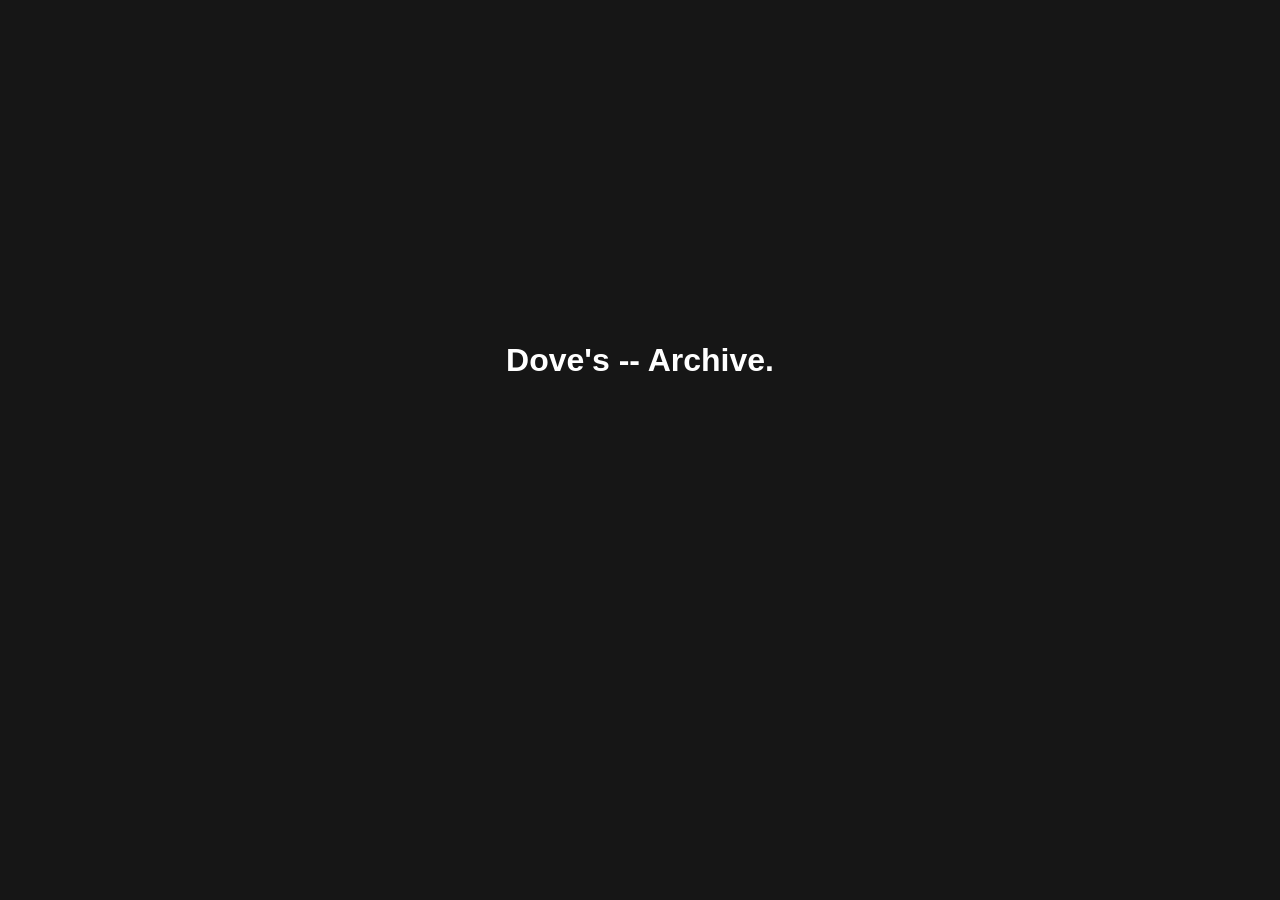
==== index.html @ 0b80fe04 "Add files via upload" ====
<!DOCTYPE html>
<html lang="en">
<head>
   <meta charset="UTF-8">
   <meta name="description" content="My Personal Website full of things about me and things I adore and cherish">
   <meta name="keywords" content="Personal, Art, crafty, OG">
   <meta name="author" content="Dove">
   <meta name="viewport" content="width=device-width, initial-scale=1.0">
   <title>Dove's Arch!ve</title>
   <link rel="stylesheet" href="styles.css">
</head>
<body>
      <div class="intro">
         <h1 class="logo-header">
            <span class="logo">Dove's - </span><span class="logo">- Archive.</span>
         </h1>
      </div>
      <header>
         <div class="con">
               <div class="con-tooltip top">
                  <a href="home.html">
                     <img src="assets/icons/Hello Kitty Pink GIF.gif" alt="Dancing-hello-kitty">
                  </a>
               <div class="tooltip ">
                     <p>click to enter</p>
               </div>
            </div>
            <div class="loading">
               <div></div>
               <div></div>
               <div></div>
            </div>
      </header>
      <script src="app.js"></script>
</body>
</html>
---- styles.css ----
@font-face {
  font-family: 'noot';
  src: url('assets/fonts/noot-regular.ttf') format('truetype');
  font-weight: normal;
  font-style: normal;
  font-display: swap;
}

* {
   font-family: "noot", sans-serif;
   margin: 0;
   padding: 0;
   box-sizing: border-box;
}

body { 
  background-color: rgb(255, 184, 202); 
  margin: 0; 
  height: 100vh; 
  display: flex; 
  justify-content: center; 
  align-items: center; 
  text-align: center; 
} 

header h4 { 
  font-size: 1.6rem;
  margin: 0; 
  color: #FAF7F2 ;
}



a {   
   text-decoration: none;
   color: #161616;
}

a:hover {
   transform: translate(-50%, -50%);
      transition: scale(0.5s) ease-in-out;
   text-decoration:wavy;
}


/*splash screen*/

.intro {
   position: fixed;
   z-index: 1;
   left: 0;
   top: 0;
   width: 100%;
   height: 100vh;
   background-color: #161616;
   transition: 1s;
}

.logo-header {
   position: absolute;
   top: 40%;
   left: 50%;
   transform: translate(-50%, -50%);
   color: #ffffff;
}

.logo {
   position: relative;
   display: inline-block;
   bottom: -20px;
   opacity: 0;
}

.logo.active {
   bottom: 0;
   opacity: 1;
   transition: ease-in-out 0.5s;
}

.logo.fade {
   bottom: 150px;
   opacity: 0;
   transition: ease-in-out 0.5s;
}


/*tooltip Box*/
.con-tooltip {

  position: relative;
  background: rgb(255, 184, 202);
  
  border-radius: 9px;
  padding: 0 20px;
  margin: 10px;
  
  display: inline-block;
  
  transition: all 0.3s ease-in-out;
  cursor: default;

}

/*tooltip */
.tooltip {
  visibility: hidden;
  z-index: 1;
  opacity: .40;
  
  width: 100%;
  padding: 0px 20px;

  background: #FAF7F2;
  color: #000000;
  
  position: absolute;
  top:-5%;
  left: 5%;
  

  border-radius: 9px;
  font: 16px;

  transform: translateY(6px);
  transition: all 0.3s ease-in-out;
  
  box-shadow: 0 0 3px rgba(56, 54, 54, 0.86);
}


/* tooltip  after*/
.tooltip::after {
  content: "";
  width: 0;
  height: 0;
  
  border-style: solid;
  border-width: 12px 12.5px 0 12.5px;
  border-color: #333 transparent transparent transparent;

  position: absolute;
  left: 40%;

}

.con-tooltip:hover .tooltip{
  visibility: visible;
  transform: translateY(-10px);
  opacity: 1;
    transition: .3s linear;
  animation: odsoky 1s ease-in-out infinite  alternate;

}
@keyframes odsoky {
  0%{
    transform: translateY(6px);	
  }

  100%{
    transform: translateY(1px);	
  }

}

/*hover ToolTip*/
.left:hover {transform: translateX(-6px); }
.top:hover {transform: translateY(-6px);  }
.bottom:hover {transform: translateY(6px);}
.right:hover {transform: translateX(6px); }

/* ==========================================
   DO NOT TOUCH YOUR ORIGINAL CSS ABOVE THIS LINE 
   ========================================== */

/* 1. THE HELLO KITTY LINK (Fades in last) */
header .con-tooltip {
  opacity: 0; /* Starts completely hidden */
  
  /* Waits 3.5 seconds total (2s for splash + 1.5s for loading) then fades in */
  animation: revealKitty 0.5s ease-in-out forwards;
  animation-delay: 3.5s; 
}

/* 2. THE LOADING BUBBLES CONTAINER (Centered and Big) */
.loading {
  position: absolute;
  top: 50%;
  left: 50%;
  transform: translate(-50%, -50%); /* Perfectly centers it on the viewport */
  
  display: flex;
  justify-content: center;
  align-items: center;
  gap: 15px; /* Wider gap for bigger bubbles */
  
  /* Starts hidden, fades in at 2s, stays for 1.5s, then disappears */
  opacity: 0;
  animation: handleLoadingBars 1.5s linear forwards;
  animation-delay: 2s; 
}

/* 3. MAKING THE 3 BUBBLES BIGGER & BOUNCE */
.loading div {
  width: 24px;  /* Increased size to make them big */
  height: 24px; /* Increased size to make them big */
  background-color: #FAF7F2; /* Cream color to match your tooltip palette */
  border-radius: 50%;
  
  /* Infinite bouncing effect */
  animation: bubbleBounce 0.6s ease-in-out infinite alternate;
}

/* Staggering the bubbles so they wave */
.loading div:nth-child(2) {
  animation-delay: 0.2s;
}
.loading div:nth-child(3) {
  animation-delay: 0.4s;
}


/* ==========================================
   ANIMATION KEYFRAMES (TIMING RIG)
   ========================================== */

/* Controls the loading bubbles' appearance window */
@keyframes handleLoadingBars {
  0% {
    opacity: 0;
  }
  10% {
    opacity: 1; /* Quick fade in */
  }
  90% {
    opacity: 1; /* Stays visible doing its thing */
  }
  100% {
    opacity: 0; /* Smoothly fades out to make room for Kitty */
    visibility: hidden;
  }
}

/* Individual bubble bouncing physics */
@keyframes bubbleBounce {
  to {
    transform: translateY(-20px); /* Bounces higher since bubbles are bigger */
  }
}

/* Final reveal for Hello Kitty */
@keyframes revealKitty {
  to {
    opacity: 1;
  }
}
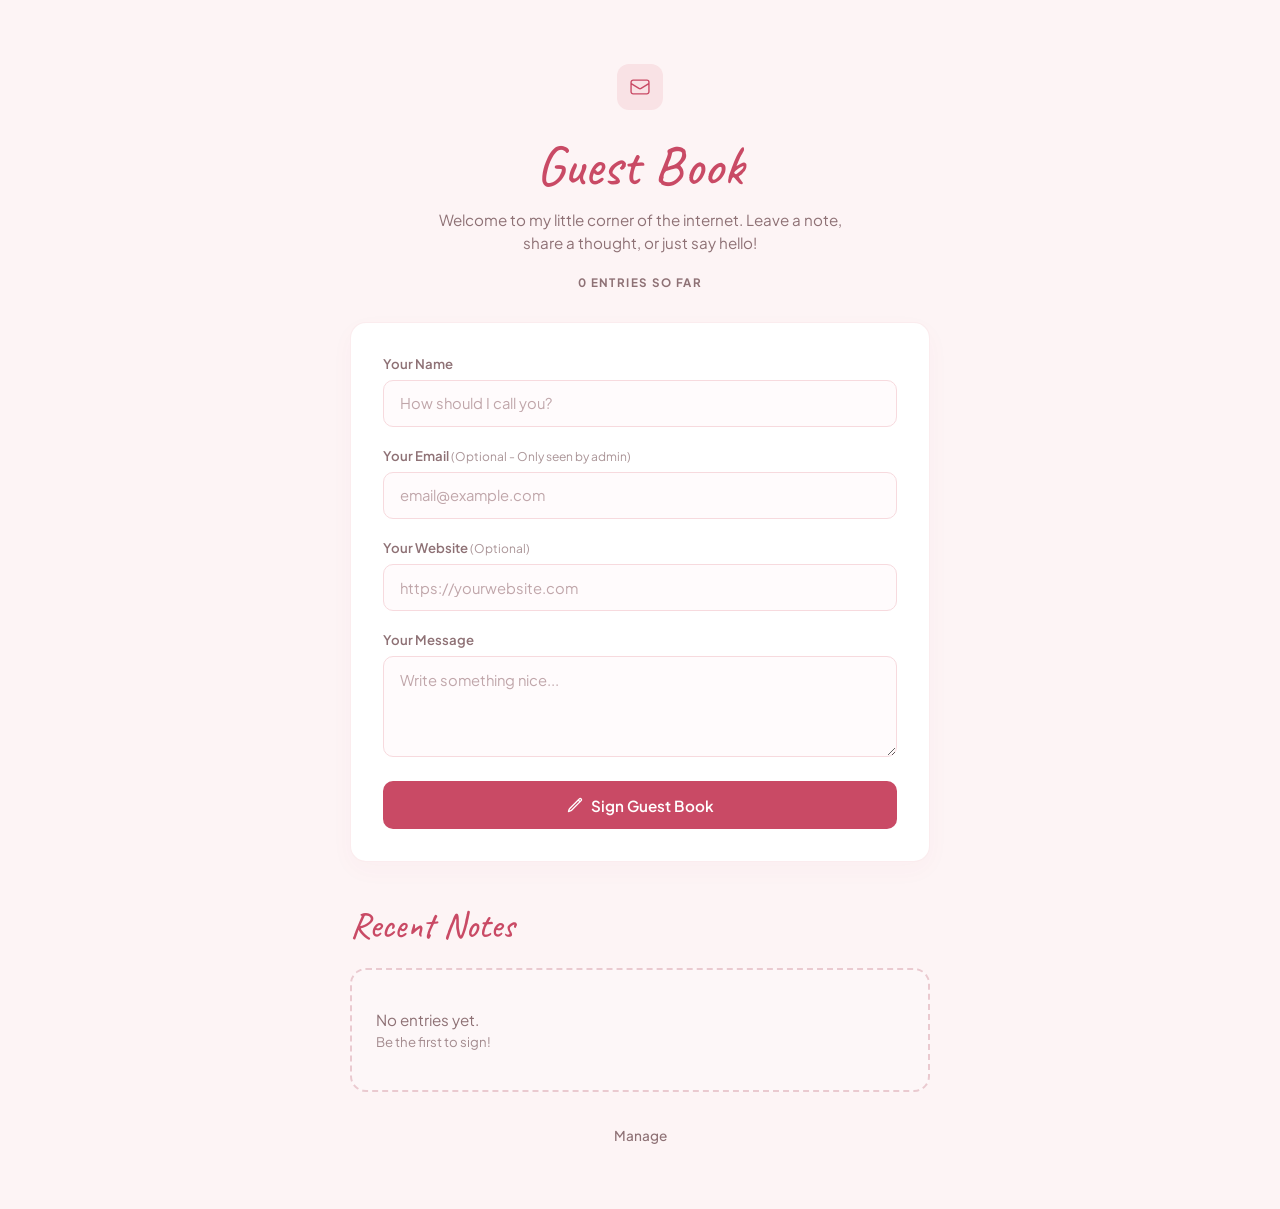
==== commit 5b3e1542: "Add files via upload" ====
--- a/index.html
+++ b/index.html
@@ -1,36 +1,118 @@
 <!DOCTYPE html>
 <html lang="en">
+
 <head>
    <meta charset="UTF-8">
-   <meta name="description" content="My Personal Website full of things about me and things I adore and cherish">
-   <meta name="keywords" content="Personal, Art, crafty, OG">
-   <meta name="author" content="Dove">
    <meta name="viewport" content="width=device-width, initial-scale=1.0">
-   <title>Dove's Arch!ve</title>
+   <title>Guest Book</title>
    <link rel="stylesheet" href="styles.css">
+   <link rel="preconnect" href="https://fonts.googleapis.com">
+   <link rel="preconnect" href="https://fonts.gstatic.com" crossorigin>
+   <link
+      href="https://fonts.googleapis.com/css2?family=Caveat:wght@500;700&family=Plus+Jakarta+Sans:wght@400;500;600;700&display=swap"
+      rel="stylesheet">
 </head>
+
 <body>
-      <div class="intro">
-         <h1 class="logo-header">
-            <span class="logo">Dove's - </span><span class="logo">- Archive.</span>
-         </h1>
-      </div>
-      <header>
-         <div class="con">
-               <div class="con-tooltip top">
-                  <a href="home.html">
-                     <img src="assets/icons/Hello Kitty Pink GIF.gif" alt="Dancing-hello-kitty">
-                  </a>
-               <div class="tooltip ">
-                     <p>click to enter</p>
-               </div>
+
+   <div id="view-guestbook" class="container view active">
+      <header class="header">
+         <div class="logo-box">
+            <svg xmlns="http://www.w3.org/2000/svg" fill="none" viewBox="0 0 24 24" stroke-width="1.5"
+               stroke="currentColor" class="icon">
+               <path stroke-linecap="round" stroke-linejoin="round"
+                  d="M21.75 6.75v10.5a2.25 2.25 0 0 1-2.25 2.25h-15a2.25 2.25 0 0 1-2.25-2.25V6.75m19.5 0A2.25 2.25 0 0 0 19.5 4.5h-15a2.25 2.25 0 0 0-2.25 2.25m19.5 0v.243a2.25 2.25 0 0 1-1.07 1.916l-7.5 4.615a2.25 2.25 0 0 1-2.36 0L3.32 8.91a2.25 2.25 0 0 1-1.07-1.916V6.75" />
+            </svg>
+         </div>
+         <h1>Guest Book</h1>
+         <p class="subtitle">Welcome to my little corner of the internet. Leave a note, share a thought, or just say
+            hello!</p>
+         <div class="counter" id="entry-counter">0 ENTRIES SO FAR</div>
+      </header>
+
+      <main class="card form-card">
+         <form id="guestbook-form">
+            <div class="input-group">
+               <label for="guest-name">Your Name</label>
+               <input type="text" id="guest-name" placeholder="How should I call you?" required>
             </div>
-            <div class="loading">
-               <div></div>
-               <div></div>
-               <div></div>
+
+            <div class="input-group">
+               <label for="guest-email">Your Email <span class="optional-tag">(Optional - Only seen by
+                     admin)</span></label>
+               <input type="email" id="guest-email" placeholder="email@example.com">
             </div>
+
+            <div class="input-group">
+               <label for="guest-website">Your Website <span class="optional-tag">(Optional)</span></label>
+               <input type="url" id="guest-website" placeholder="https://yourwebsite.com">
+            </div>
+
+            <div class="input-group">
+               <label for="guest-message">Your Message</label>
+               <textarea id="guest-message" rows="4" placeholder="Write something nice..." required></textarea>
+            </div>
+
+            <button type="submit" class="btn btn-submit">
+               <svg xmlns="http://www.w3.org/2000/svg" fill="none" viewBox="0 0 24 24" stroke-width="2"
+                  stroke="currentColor" class="btn-icon">
+                  <path stroke-linecap="round" stroke-linejoin="round"
+                     d="m16.862 4.487 1.687-1.688a1.875 1.875 0 1 1 2.652 2.652L6.832 19.82a4.5 4.5 0 0 1-1.897 1.13l-2.685.8.8-2.685a4.5 4.5 0 0 1 1.13-1.897L16.863 4.487Zm0 0L19.5 7.125" />
+               </svg>
+               Sign Guest Book
+            </button>
+         </form>
+      </main>
+
+      <section class="notes-section">
+         <h2 class="section-title">Recent Notes</h2>
+         <div id="notes-list"></div>
+      </section>
+
+      <footer class="footer">
+         <button class="link-btn" onclick="switchView('view-login')">Manage</button>
+      </footer>
+   </div>
+
+   <div id="view-login" class="container view">
+      <header class="header">
+         <div class="logo-box">
+            <svg xmlns="http://www.w3.org/2000/svg" fill="none" viewBox="0 0 24 24" stroke-width="1.5"
+               stroke="currentColor" class="icon">
+               <path stroke-linecap="round" stroke-linejoin="round"
+                  d="M16.5 10.5V6.75a4.5 4.5 0 1 0-9 0v3.75m-.75 11.25h10.5a2.25 2.25 0 0 0 2.25-2.25v-6.75a2.25 2.25 0 0 0-2.25-2.25H6.75a2.25 2.25 0 0 0-2.25 2.25v6.75a2.25 2.25 0 0 0 2.25 2.25Z" />
+            </svg>
+         </div>
+         <h1 class="small-title">Moderation</h1>
+         <p class="subtitle">Enter your admin password to manage entries</p>
       </header>
-      <script src="app.js"></script>
+
+      <main class="card login-card">
+         <form id="login-form">
+            <div class="input-group">
+               <input type="password" id="admin-password" placeholder="Admin password" required>
+            </div>
+            <button type="submit" class="btn btn-submit">Sign In</button>
+         </form>
+         <button class="link-btn back-btn" onclick="switchView('view-guestbook')">Back to Guest Book</button>
+      </main>
+   </div>
+
+   <div id="view-admin" class="container view admin-container">
+      <header class="admin-header">
+         <div>
+            <h1 class="admin-title">Moderation Panel</h1>
+            <div class="admin-counter" id="admin-counter">0 entries</div>
+         </div>
+         <button class="link-btn" onclick="switchView('view-guestbook')">Back to Guest Book</button>
+      </header>
+
+      <main id="admin-notes-list" class="admin-list"></main>
+   </div>
+
+   <div id="toast-container" class="toast-container"></div>
+
+   <script src="script.js"></script>
 </body>
+
 </html>
--- a/styles.css
+++ b/styles.css
@@ -1,255 +1,372 @@
-@font-face {
-  font-family: 'noot';
-  src: url('assets/fonts/noot-regular.ttf') format('truetype');
-  font-weight: normal;
-  font-style: normal;
-  font-display: swap;
-}
-
+/* Styling System Base */
 * {
-   font-family: "noot", sans-serif;
-   margin: 0;
-   padding: 0;
-   box-sizing: border-box;
-}
-
-body { 
-  background-color: rgb(255, 184, 202); 
-  margin: 0; 
-  height: 100vh; 
-  display: flex; 
-  justify-content: center; 
-  align-items: center; 
-  text-align: center; 
-} 
-
-header h4 { 
-  font-size: 1.6rem;
-  margin: 0; 
-  color: #FAF7F2 ;
-}
-
-
-
-a {   
-   text-decoration: none;
-   color: #161616;
-}
-
-a:hover {
-   transform: translate(-50%, -50%);
-      transition: scale(0.5s) ease-in-out;
-   text-decoration:wavy;
-}
-
-
-/*splash screen*/
-
-.intro {
-   position: fixed;
-   z-index: 1;
-   left: 0;
-   top: 0;
-   width: 100%;
-   height: 100vh;
-   background-color: #161616;
-   transition: 1s;
-}
-
-.logo-header {
-   position: absolute;
-   top: 40%;
-   left: 50%;
-   transform: translate(-50%, -50%);
-   color: #ffffff;
-}
-
-.logo {
-   position: relative;
-   display: inline-block;
-   bottom: -20px;
-   opacity: 0;
-}
-
-.logo.active {
-   bottom: 0;
-   opacity: 1;
-   transition: ease-in-out 0.5s;
-}
-
-.logo.fade {
-   bottom: 150px;
-   opacity: 0;
-   transition: ease-in-out 0.5s;
-}
-
-
-/*tooltip Box*/
-.con-tooltip {
-
-  position: relative;
-  background: rgb(255, 184, 202);
-  
-  border-radius: 9px;
-  padding: 0 20px;
-  margin: 10px;
-  
+  box-sizing: border-box;
+  margin: 0;
+  padding: 0;
+}
+
+:root {
+  --bg-color: #FDF4F5;
+  --card-bg: #FFFFFF;
+  --text-main: #5C3E43;
+  --text-muted: #8E7175;
+  --accent: #C94A65;
+  --accent-hover: #B03D55;
+  --border-light: #F7DADE;
+  --font-sans: 'Plus Jakarta Sans', sans-serif;
+  --font-cursive: 'Caveat', cursive;
+}
+
+body {
+  background-color: var(--bg-color);
+  font-family: var(--font-sans);
+  color: var(--text-main);
+  min-height: 100vh;
+  display: flex;
+  justify-content: center;
+  align-items: flex-start;
+  padding: 4rem 1.5rem;
+}
+
+.view {
+  display: none;
+  width: 100%;
+  max-width: 580px;
+  animation: fadeIn 0.25s ease-out;
+}
+
+.view.active {
+  display: block;
+}
+
+@keyframes fadeIn {
+  from { opacity: 0; transform: translateY(4px); }
+  to { opacity: 1; transform: translateY(0); }
+}
+
+.header {
+  text-align: center;
+  margin-bottom: 2rem;
+}
+
+.logo-box {
+  width: 46px;
+  height: 46px;
+  background-color: #F9E2E5;
+  border-radius: 12px;
+  display: flex;
+  align-items: center;
+  justify-content: center;
+  margin: 0 auto 1.25rem;
+}
+
+.logo-box .icon {
+  width: 22px;
+  height: 22px;
+  stroke: var(--accent);
+}
+
+h1 {
+  font-family: var(--font-cursive);
+  font-size: 3.5rem;
+  color: var(--accent);
+  font-weight: 500;
+  margin-bottom: 0.5rem;
+}
+
+.header .small-title {
+  font-size: 2.5rem;
+}
+
+.subtitle {
+  color: var(--text-muted);
+  font-size: 0.95rem;
+  line-height: 1.5;
+  max-width: 440px;
+  margin: 0 auto 1.25rem;
+}
+
+.counter {
+  font-size: 0.725rem;
+  font-weight: 700;
+  letter-spacing: 0.12em;
+  color: var(--text-muted);
+}
+
+.card {
+  background: var(--card-bg);
+  border-radius: 16px;
+  padding: 2rem;
+  box-shadow: 0 8px 24px rgba(201, 74, 101, 0.03);
+  margin-bottom: 2.5rem;
+  border: 1px solid rgba(247, 218, 222, 0.5);
+}
+
+.input-group {
+  margin-bottom: 1.25rem;
+}
+
+.input-group label {
+  display: block;
+  font-size: 0.825rem;
+  font-weight: 600;
+  color: var(--text-muted);
+  margin-bottom: 0.5rem;
+}
+
+.optional-tag {
+  font-size: 0.75rem;
+  font-weight: 400;
+  opacity: 0.75;
+}
+
+.input-group input,
+.input-group textarea {
+  width: 100%;
+  padding: 0.85rem 1rem;
+  border: 1px solid var(--border-light);
+  border-radius: 10px;
+  background-color: #FFFbfc;
+  font-family: var(--font-sans);
+  color: var(--text-main);
+  font-size: 0.925rem;
+  outline: none;
+  transition: border-color 0.2s;
+}
+
+.input-group input:focus,
+.input-group textarea:focus {
+  border-color: var(--accent);
+}
+
+.input-group input::placeholder,
+.input-group textarea::placeholder {
+  color: #C0A6AA;
+}
+
+.btn {
+  width: 100%;
+  background-color: var(--accent);
+  color: #FFFFFF;
+  border: none;
+  padding: 0.9rem;
+  border-radius: 10px;
+  font-family: var(--font-sans);
+  font-weight: 600;
+  font-size: 0.95rem;
+  cursor: pointer;
+  display: flex;
+  align-items: center;
+  justify-content: center;
+  gap: 0.5rem;
+  transition: background-color 0.2s;
+}
+
+.btn:hover {
+  background-color: var(--accent-hover);
+}
+
+.btn-icon {
+  width: 16px;
+  height: 16px;
+}
+
+.link-btn {
+  background: none;
+  border: none;
+  color: var(--text-muted);
+  font-family: var(--font-sans);
+  font-size: 0.85rem;
+  font-weight: 500;
+  cursor: pointer;
+  text-decoration: none;
+  transition: color 0.2s;
+}
+
+.link-btn:hover {
+  color: var(--accent);
+}
+
+.footer {
+  text-align: center;
+  margin-top: 2rem;
+}
+
+.section-title {
+  font-family: var(--font-cursive);
+  font-size: 2.25rem;
+  color: var(--accent);
+  margin-bottom: 1.25rem;
+  font-weight: 500;
+}
+
+.note-card {
+  background: var(--card-bg);
+  border-radius: 14px;
+  padding: 1.5rem;
+  text-align: left;
+  margin-bottom: 1rem;
+  border: 1px solid rgba(247, 218, 222, 0.4);
+  box-shadow: 0 4px 12px rgba(201, 74, 101, 0.01);
+}
+
+.note-meta {
+  display: flex;
+  justify-content: space-between;
+  align-items: center;
+  margin-bottom: 0.5rem;
+}
+
+.note-author-row {
+  display: flex;
+  align-items: center;
+  gap: 0.5rem;
+}
+
+.note-author {
+  font-weight: 700;
+  font-size: 0.95rem;
+  color: var(--text-main);
+}
+
+.note-website {
+  font-size: 0.8rem;
+  color: var(--accent);
+  text-decoration: none;
+}
+
+.note-website:hover {
+  text-decoration: underline;
+}
+
+.note-date {
+  font-size: 0.75rem;
+  color: var(--text-muted);
+}
+
+.note-body {
+  font-size: 0.925rem;
+  line-height: 1.5;
+  color: var(--text-main);
+  white-space: pre-wrap;
+}
+
+.empty-state {
+  border: 2px dashed #EACAD0;
+  border-radius: 16px;
+  padding: 2.5rem 1.5rem;
+  color: var(--text-muted);
+  font-size: 0.95rem;
+  background-color: rgba(255, 255, 255, 0.3);
+}
+
+.empty-state span {
+  display: block;
+  font-size: 0.825rem;
+  margin-top: 0.25rem;
+  opacity: 0.8;
+}
+
+.admin-container {
+  max-width: 640px;
+}
+
+.admin-header {
+  display: flex;
+  justify-content: space-between;
+  align-items: flex-end;
+  margin-bottom: 2rem;
+  padding-bottom: 1rem;
+  border-bottom: 1px solid var(--border-light);
+}
+
+.admin-title {
+  font-family: var(--font-sans);
+  font-size: 1.5rem;
+  font-weight: 700;
+  color: var(--text-main);
+  margin-bottom: 0.25rem;
+}
+
+.admin-counter {
+  font-size: 0.85rem;
+  color: var(--text-muted);
+}
+
+.admin-row {
+  display: flex;
+  align-items: flex-start;
+  justify-content: space-between;
+  gap: 1.5rem;
+  background: #FFFFFF;
+  padding: 1.25rem;
+  border-radius: 12px;
+  margin-bottom: 0.75rem;
+  border: 1px solid var(--border-light);
+}
+
+.admin-row-content {
+  flex-grow: 1;
+}
+
+.admin-email-badge {
   display: inline-block;
-  
-  transition: all 0.3s ease-in-out;
-  cursor: default;
-
-}
-
-/*tooltip */
-.tooltip {
-  visibility: hidden;
-  z-index: 1;
-  opacity: .40;
-  
-  width: 100%;
-  padding: 0px 20px;
-
-  background: #FAF7F2;
-  color: #000000;
-  
-  position: absolute;
-  top:-5%;
-  left: 5%;
-  
-
-  border-radius: 9px;
-  font: 16px;
-
-  transform: translateY(6px);
-  transition: all 0.3s ease-in-out;
-  
-  box-shadow: 0 0 3px rgba(56, 54, 54, 0.86);
-}
-
-
-/* tooltip  after*/
-.tooltip::after {
-  content: "";
-  width: 0;
-  height: 0;
-  
-  border-style: solid;
-  border-width: 12px 12.5px 0 12.5px;
-  border-color: #333 transparent transparent transparent;
-
-  position: absolute;
-  left: 40%;
-
-}
-
-.con-tooltip:hover .tooltip{
-  visibility: visible;
-  transform: translateY(-10px);
-  opacity: 1;
-    transition: .3s linear;
-  animation: odsoky 1s ease-in-out infinite  alternate;
-
-}
-@keyframes odsoky {
-  0%{
-    transform: translateY(6px);	
-  }
-
-  100%{
-    transform: translateY(1px);	
-  }
-
-}
-
-/*hover ToolTip*/
-.left:hover {transform: translateX(-6px); }
-.top:hover {transform: translateY(-6px);  }
-.bottom:hover {transform: translateY(6px);}
-.right:hover {transform: translateX(6px); }
-
-/* ==========================================
-   DO NOT TOUCH YOUR ORIGINAL CSS ABOVE THIS LINE 
-   ========================================== */
-
-/* 1. THE HELLO KITTY LINK (Fades in last) */
-header .con-tooltip {
-  opacity: 0; /* Starts completely hidden */
-  
-  /* Waits 3.5 seconds total (2s for splash + 1.5s for loading) then fades in */
-  animation: revealKitty 0.5s ease-in-out forwards;
-  animation-delay: 3.5s; 
-}
-
-/* 2. THE LOADING BUBBLES CONTAINER (Centered and Big) */
-.loading {
-  position: absolute;
-  top: 50%;
-  left: 50%;
-  transform: translate(-50%, -50%); /* Perfectly centers it on the viewport */
-  
-  display: flex;
-  justify-content: center;
-  align-items: center;
-  gap: 15px; /* Wider gap for bigger bubbles */
-  
-  /* Starts hidden, fades in at 2s, stays for 1.5s, then disappears */
-  opacity: 0;
-  animation: handleLoadingBars 1.5s linear forwards;
-  animation-delay: 2s; 
-}
-
-/* 3. MAKING THE 3 BUBBLES BIGGER & BOUNCE */
-.loading div {
-  width: 24px;  /* Increased size to make them big */
-  height: 24px; /* Increased size to make them big */
-  background-color: #FAF7F2; /* Cream color to match your tooltip palette */
-  border-radius: 50%;
-  
-  /* Infinite bouncing effect */
-  animation: bubbleBounce 0.6s ease-in-out infinite alternate;
-}
-
-/* Staggering the bubbles so they wave */
-.loading div:nth-child(2) {
-  animation-delay: 0.2s;
-}
-.loading div:nth-child(3) {
-  animation-delay: 0.4s;
-}
-
-
-/* ==========================================
-   ANIMATION KEYFRAMES (TIMING RIG)
-   ========================================== */
-
-/* Controls the loading bubbles' appearance window */
-@keyframes handleLoadingBars {
-  0% {
-    opacity: 0;
-  }
-  10% {
-    opacity: 1; /* Quick fade in */
-  }
-  90% {
-    opacity: 1; /* Stays visible doing its thing */
-  }
-  100% {
-    opacity: 0; /* Smoothly fades out to make room for Kitty */
-    visibility: hidden;
-  }
-}
-
-/* Individual bubble bouncing physics */
-@keyframes bubbleBounce {
-  to {
-    transform: translateY(-20px); /* Bounces higher since bubbles are bigger */
-  }
-}
-
-/* Final reveal for Hello Kitty */
-@keyframes revealKitty {
-  to {
-    opacity: 1;
-  }
+  background: #FFF0F2;
+  color: var(--accent);
+  font-size: 0.75rem;
+  padding: 0.2rem 0.5rem;
+  border-radius: 4px;
+  margin-top: 0.5rem;
+  font-weight: 500;
+}
+
+.btn-delete {
+  background: none;
+  border: none;
+  color: #C0A6AA;
+  cursor: pointer;
+  padding: 0.25rem;
+  border-radius: 6px;
+  transition: color 0.2s, background-color 0.2s;
+}
+
+.btn-delete:hover {
+  color: #E05370;
+  background-color: #FFF0F2;
+}
+
+.trash-icon {
+  width: 18px;
+  height: 18px;
+}
+
+.back-btn {
+  display: block;
+  margin: 1.25rem auto 0;
+}
+
+.toast-container {
+  position: fixed;
+  bottom: 1.5rem;
+  right: 1.5rem;
+  z-index: 1000;
+  display: flex;
+  flex-direction: column;
+  gap: 0.5rem;
+}
+
+.toast {
+  background: #332224;
+  color: #FFFFFF;
+  padding: 0.75rem 1.25rem;
+  border-radius: 8px;
+  font-size: 0.85rem;
+  font-weight: 500;
+  box-shadow: 0 4px 12px rgba(0,0,0,0.15);
+  animation: slideIn 0.2s ease-out;
+}
+
+@keyframes slideIn {
+  from { transform: translateY(12px); opacity: 0; }
+  to { transform: translateY(0); opacity: 1; }
 }
